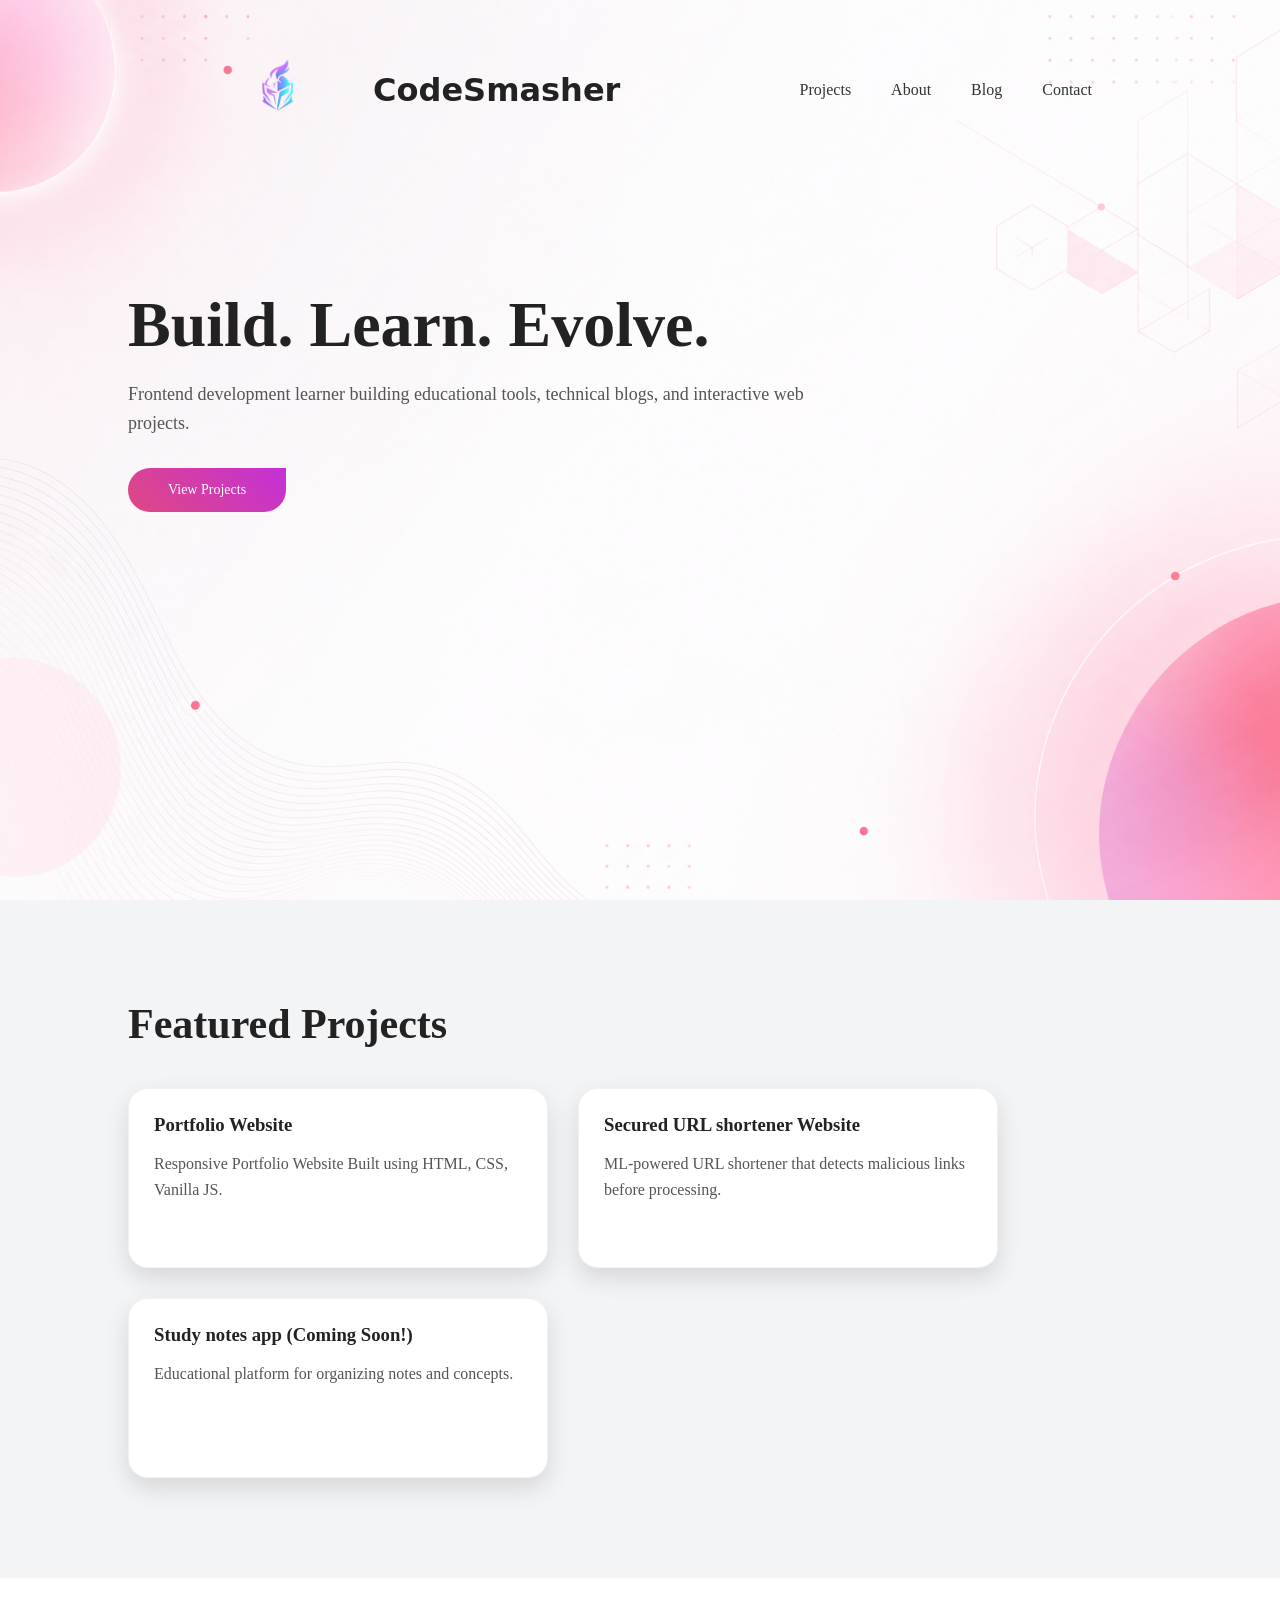
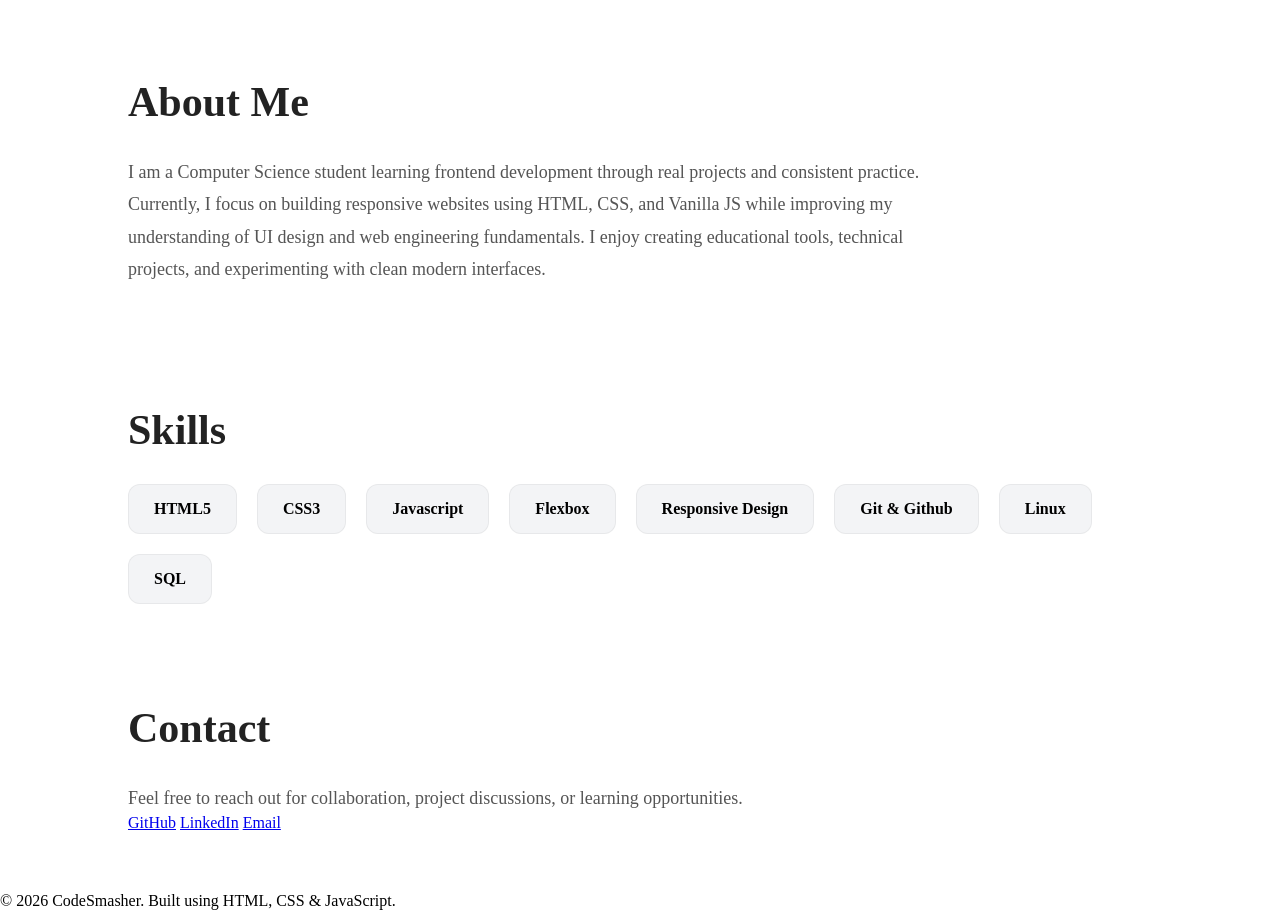
==== index.html @ bc84d371 "Renamed home.html to index.html" ====
<!DOCTYPE html>
<html>
<head>
    <meta charset='utf-8'>
    <meta http-equiv='X-UA-Compatible' content='IE=edge'>
    <title>Portfolio Website</title>
    <meta name='viewport' content='width=device-width, initial-scale=1'>
    <link rel='stylesheet' type='text/css' media='screen' href='css/style.css'>
    <script src='js/main.js'></script>
</head>
<body>
    <div class = "hero">
        <nav>
            <div class="brand">
                <img src = "assets/logo.png" class="logo">
                <h1>CodeSmasher</h1>
            </div>
            <ul>
                <li><a href="#projects">Projects</a></li>
                <li><a href = "#about">About</a></li>
                <li><a href = "#blog">Blog</a></li>
                <li><a href="#contact">Contact</a></li>
            </ul>
        </nav>
        <div class="content">
        <h1>Build. Learn. Evolve.</h1>
        <p>
            Frontend development learner building educational tools,
            technical blogs, and interactive web projects.
        </p>
        <div class="hero-buttons">
            <a href="projects.html" class="project-btn">View Projects</a>
        </div>
        </div>
    </div>

    <section id = "projects" class = "project">
        <h2>Featured Projects</h2>
        <div class="project-container">
            <div class="project-card">
                <h3>Portfolio Website</h3>
                <p>Responsive Portfolio Website Built using HTML, CSS, Vanilla JS.</p>
            </div>
            <div class="project-card">
                <h3>Secured URL shortener Website</h3>
                <p>ML-powered URL shortener that detects malicious links before processing.</p>
            </div>
            <div class="project-card">
                <h3>Study notes app (Coming Soon!)</h3>
                <p>Educational platform for organizing notes and concepts.</p>
            </div>
        </div>
    </section>

    <section  id = "about" class="about">
        <h2>About Me</h2>
        <p>
            I am a Computer Science student learning frontend development 
            through real projects and consistent practice.

            Currently, I focus on building responsive websites using HTML,
            CSS, and Vanilla JS while improving my understanding of UI design
            and web engineering fundamentals.

            I enjoy creating educational tools, technical projects, and 
            experimenting with clean modern interfaces.
        </p>
    </section>

    <section class = "skills">
        <h2>Skills</h2>
        <div class="skills-container">
            <div class="skill-card">HTML5</div>
            <div class="skill-card">CSS3</div>
            <div class="skill-card">Javascript</div>
            <div class="skill-card">Flexbox</div>
            <div class="skill-card">Responsive Design</div>
            <div class="skill-card">Git & Github</div>
            <div class="skill-card">Linux</div>
            <div class="skill-card">SQL</div>
        </div>
    </section>

    <section id="contact" class="contact">
        <h2>Contact</h2>
        <p>
            Feel free to reach out for collaboration,
            project discussions, or learning opportunities.
        </p>
        <div class="contact-links">
            <a href="#">GitHub</a>
            <a href="#">LinkedIn</a>
            <a href="#">Email</a>
        </div>
    </section>

    <footer>
        <p>© 2026 CodeSmasher. Built using HTML, CSS & JavaScript.</p>
    </footer>
</body>
</html>
---- css/style.css ----
*{
    margin:0;
    padding:0;
    box-sizing:border-box;
}

html{
    scroll-behavior: smooth;
}
/* HERO SECTION */

.hero{
    width:100%;
    min-height:100vh;
    background-image:url("../assets/background.png");
    background-position:center;
    background-size:cover;
    padding:10px 10%;
}

/* NAVBAR */

nav{
    display:flex;
    align-items:center;
    justify-content:space-between;
    padding:20px 60px;
}

/* BRAND SECTION */

.brand{
    display:flex;
    align-items:center;
    gap:5px;
}

.logo{
    width: 180px;
}

/* WEBSITE TITLE */

nav h1{
    font-weight:700;
    font-size:32px;
    font-family:system-ui, -apple-system, BlinkMacSystemFont,
    'Segoe UI', Roboto, Oxygen, Ubuntu, Cantarell,
    'Open Sans', 'Helvetica Neue', sans-serif;
    color:#222;
}

/* NAV LINKS */

nav ul{
    display:flex;
    gap:40px;
    list-style:none;
}

nav ul li a{
    text-decoration:none;
    color:#333;
    font-weight:500;
    transition:0.3s;
}

nav ul li a:hover{
    color:#c430d7;
}

/* HERO CONTENT */

.content{
    margin-top:120px;
    max-width:80vh;
}

.content h1{
    font-size:64px;
    line-height:1.1;
    color:#222;
    margin-bottom:20px;
}

.content p{
    font-size:18px;
    line-height:1.6;
    color:#555;
    margin-bottom:30px;
}

/* HERO BUTTONS */

.hero-buttons{
    display:flex;
    gap:20px;
}

/* PROJECT BUTTON */

.project-btn{
    display:inline-block;
    text-decoration:none;
    padding:14px 40px;
    color:#fff;
    background-image:linear-gradient(45deg, #df4881, #c430d7);
    font-size:14px;
    border-radius:30px;
    border-top-right-radius:0;
    transition:0.5s;
}

.project-btn:hover{
    border-top-right-radius:30px;
}

/*Project Section*/
.project{
    padding: 100px 10%;
    background:#f3f4f6;
}
.project-container{
    margin-top:40px;
    display:flex;
    gap:30px;
    flex-wrap: wrap;
}
.project-card{
    background: #fff;
    border-radius: 20px;
    box-shadow: 0 10px 25px rgba(0,0,0,.12);
    padding: 25px;
    border:1px solid rgba(0,0,0,0.05);
    width:420px;
    min-height: 180px;
    transition: .3s;

}
.project-card h3{
    color: #222;
    margin-bottom: 15px;
}
.project-card p{
    color:#555;
    line-height: 1.6;
}
.project-card:hover{
    transform:translateY(-10px);
    box-shadow:0 16px 35px rgba(0,0,0,0.16);
}

/*SKILL SECTION*/

.about{
    padding:100px 10% 60px;
}

.skills{
    padding:60px 10% 40px;
}
/*Heading style in sections*/
section h2{
    font-size:42px;
    color:#222;
    margin-bottom:30px;
}

.skills-container{
    display:flex;
    flex-wrap:wrap;
    gap:20px;
    margin-top: 30px;
}

.skill-card{
    padding:15px 25px;
    background:#f3f4f6;
    border-radius:12px;
    font-weight:600;
    transition:0.3s;
    border:1px solid rgba(0,0,0,0.05);
}

.skill-card:hover{
    transform:translateY(-5px);
    background:linear-gradient(45deg,#df4881,#c430d7);
    color:white;
}

.about p, .contact p{
    max-width: 800px;
    line-height: 1.8;
    color: #555;
    margin-top:20px;
    font-size:18px;
}

/*CONTACT SECTION*/

.contact{
    padding:60px 10%;
}
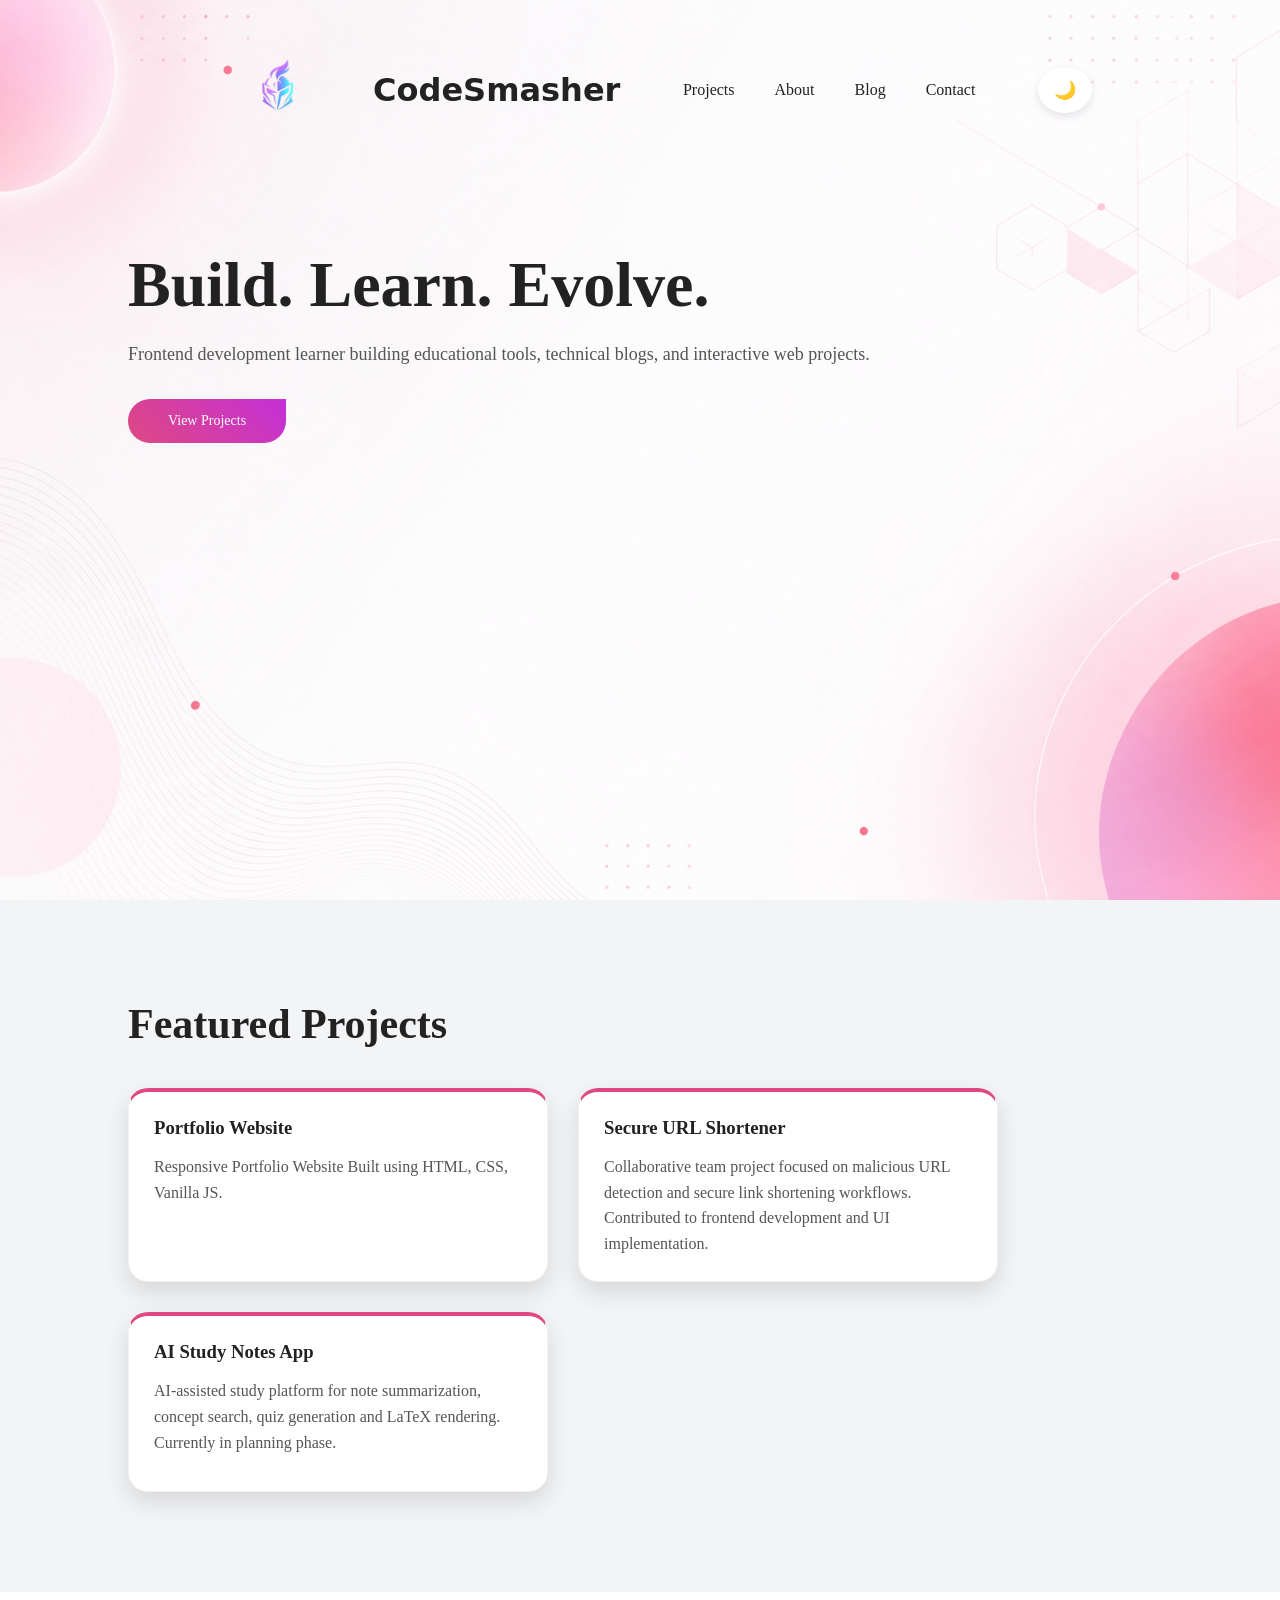
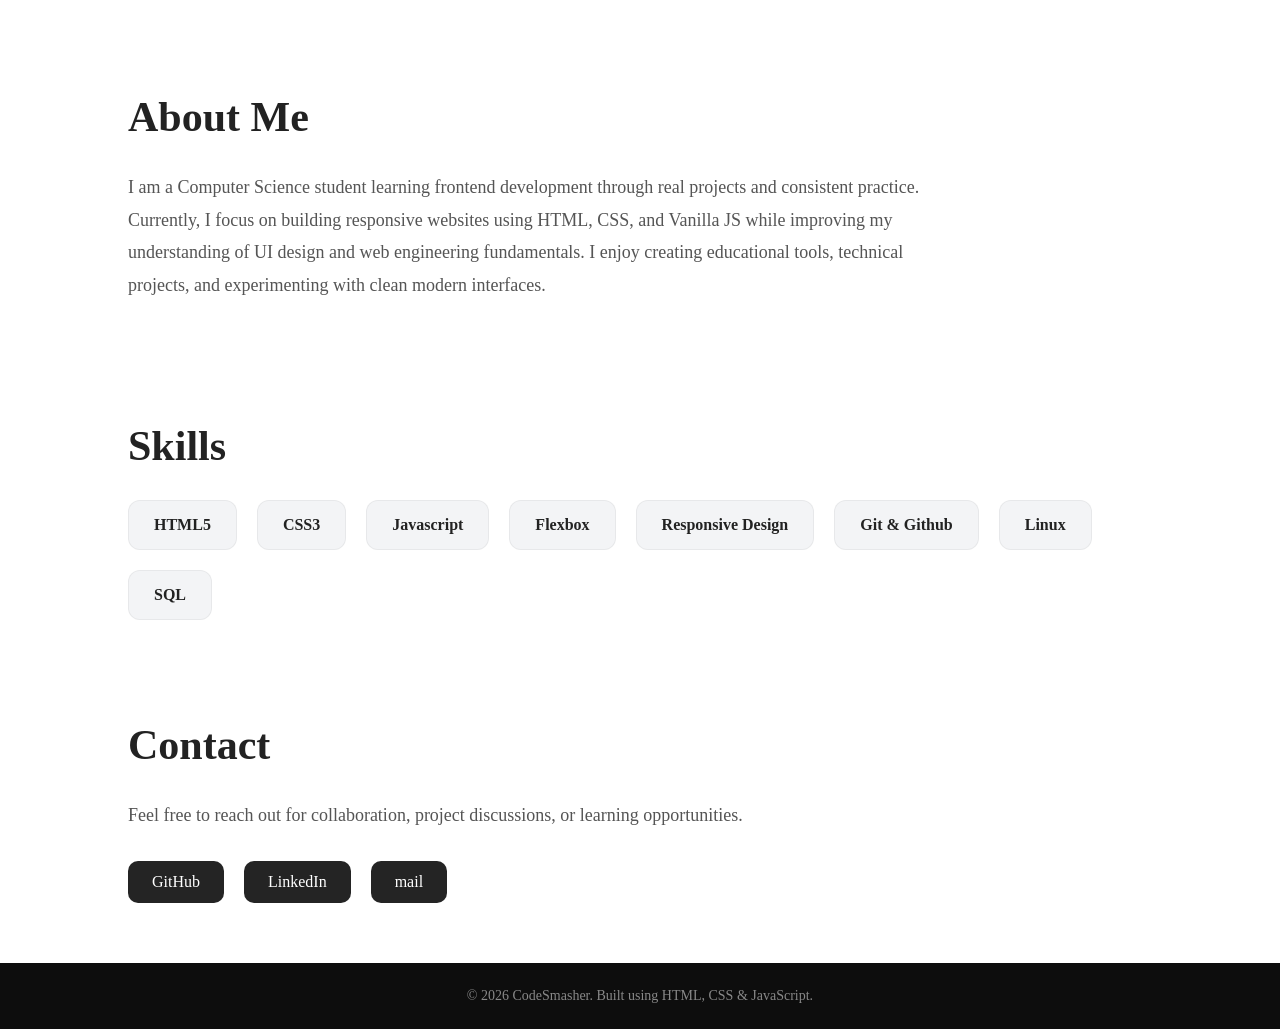
==== commit 1833056e: "Added project links to redirect to github repo while clicking project cards" ====
--- a/index.html
+++ b/index.html
@@ -1,73 +1,89 @@
 <!DOCTYPE html>
 <html>
+
 <head>
     <meta charset='utf-8'>
     <meta http-equiv='X-UA-Compatible' content='IE=edge'>
     <title>Portfolio Website</title>
     <meta name='viewport' content='width=device-width, initial-scale=1'>
     <link rel='stylesheet' type='text/css' media='screen' href='css/style.css'>
-    <script src='js/main.js'></script>
 </head>
+
 <body>
-    <div class = "hero">
+    <div class="hero">
         <nav>
             <div class="brand">
-                <img src = "assets/logo.png" class="logo">
+                <img src="assets/logo.png" class="logo">
                 <h1>CodeSmasher</h1>
             </div>
             <ul>
                 <li><a href="#projects">Projects</a></li>
-                <li><a href = "#about">About</a></li>
-                <li><a href = "#blog">Blog</a></li>
+                <li><a href="#about">About</a></li>
+                <li><a href="#blog">Blog</a></li>
                 <li><a href="#contact">Contact</a></li>
             </ul>
+            <button id="theme-toggle" class="theme-btn">
+                🌙
+            </button>
         </nav>
         <div class="content">
-        <h1>Build. Learn. Evolve.</h1>
-        <p>
-            Frontend development learner building educational tools,
-            technical blogs, and interactive web projects.
-        </p>
-        <div class="hero-buttons">
-            <a href="projects.html" class="project-btn">View Projects</a>
-        </div>
+            <h1>Build. Learn. Evolve.</h1>
+            <p>
+                Frontend development learner building educational tools,
+                technical blogs, and interactive web projects.
+            </p>
+            <div class="hero-buttons">
+                <a href="projects.html" class="project-btn">View Projects</a>
+            </div>
         </div>
     </div>
 
-    <section id = "projects" class = "project">
+    <section id="projects" class="project">
         <h2>Featured Projects</h2>
         <div class="project-container">
-            <div class="project-card">
+            <a class="project-card" href="https://github.com/KJayasuriya/portfolio-site">
                 <h3>Portfolio Website</h3>
                 <p>Responsive Portfolio Website Built using HTML, CSS, Vanilla JS.</p>
-            </div>
-            <div class="project-card">
-                <h3>Secured URL shortener Website</h3>
-                <p>ML-powered URL shortener that detects malicious links before processing.</p>
-            </div>
-            <div class="project-card">
-                <h3>Study notes app (Coming Soon!)</h3>
-                <p>Educational platform for organizing notes and concepts.</p>
+            </a>
+            <a class="project-card" href="https://github.com/Guna3975/Secure-URL-Shortner" target="_blank">
+                <h3>Secure URL Shortener</h3>
+                <p>
+                    Collaborative team project focused on
+                    malicious URL detection and secure
+                    link shortening workflows.
+
+                    Contributed to frontend development
+                    and UI implementation.
+                </p>
+            </a>
+            <div class="project-card upcoming">
+                <h3>AI Study Notes App</h3>
+                <p>
+                    AI-assisted study platform for note
+                    summarization, concept search,
+                    quiz generation and LaTeX rendering.
+                    Currently in planning phase.
+                </p>
             </div>
         </div>
     </section>
 
-    <section  id = "about" class="about">
+    <section id="about" class="about">
         <h2>About Me</h2>
         <p>
-            I am a Computer Science student learning frontend development 
+            I am a Computer Science student learning frontend development
             through real projects and consistent practice.
 
             Currently, I focus on building responsive websites using HTML,
             CSS, and Vanilla JS while improving my understanding of UI design
             and web engineering fundamentals.
 
-            I enjoy creating educational tools, technical projects, and 
+            I enjoy creating educational tools, technical projects, and
             experimenting with clean modern interfaces.
         </p>
     </section>
 
-    <section class = "skills">
+    <section class="skills">
         <h2>Skills</h2>
         <div class="skills-container">
             <div class="skill-card">HTML5</div>
@@ -88,14 +104,18 @@
             project discussions, or learning opportunities.
         </p>
         <div class="contact-links">
-            <a href="#">GitHub</a>
+            <a href="https://github.com/KJayasuriya">GitHub</a>
             <a href="#">LinkedIn</a>
-            <a href="#">Email</a>
+            <a href="mailto:jayasuriya240061@gmail.com">mail</a>
         </div>
     </section>
+
 
     <footer>
         <p>© 2026 CodeSmasher. Built using HTML, CSS & JavaScript.</p>
     </footer>
+    <script src='js/main.js'></script>
+
 </body>
+
 </html>
--- a/css/style.css
+++ b/css/style.css
@@ -1,203 +1,382 @@
-*{
-    margin:0;
-    padding:0;
-    box-sizing:border-box;
-}
-
-html{
+/* =========================   GLOBAL RESET========================= */
+:root {
+    /* COLORS */
+    --bg-main: #ffffff;
+    --bg-section: #f3f4f6;
+    --bg-card: #ffffff;
+    --text-primary: #222;
+    --text-secondary: #555;
+    --text-light: #f5f5f5;
+    --accent-pink: #df4881;
+    --accent-purple: #c430d7;
+    --border-light: rgba(0, 0, 0, 0.05);
+    /* DARK MODE COLORS */
+    --dark-bg: #121212;
+    --dark-section: #1a1a1a;
+    --dark-card: #242424;
+    /* SHADOWS */
+    --shadow-soft: 0 10px 25px rgba(0, 0, 0, .12);
+    --shadow-hover: 0 16px 35px rgba(0, 0, 0, .16);
+    --shadow-glow: 0 16px 35px rgba(0, 0, 0, .35), 0 0 18px rgba(223, 72, 129, .18);
+    /* RADIUS */
+    --radius-large: 20px;
+    --radius-medium: 12px;
+    --radius-pill: 30px;
+    /* TRANSITIONS */
+    --transition-fast: .3s;
+    --transition-slow: .5s;
+    /* GRADIENT */
+    --primary-gradient: linear-gradient(45deg, var(--accent-pink), var(--accent-purple));
+}
+
+/* =========================   DARK MODE VARIABLES========================= */
+.dark-mode {
+    --bg-main: #121212;
+    --bg-section: #1a1a1a;
+    --bg-card: #242424;
+    --text-primary: #ffffff;
+    --text-secondary: #d0d0d0;
+    --border-light: rgba(255, 255, 255, 0.06);
+    background: var(--bg-main);
+    color: var(--text-primary);
+}
+
+/* =========================   RESET========================= */
+* {
+    margin: 0;
+    padding: 0;
+    box-sizing: border-box;
+}
+
+html {
     scroll-behavior: smooth;
 }
-/* HERO SECTION */
-
-.hero{
-    width:100%;
-    min-height:100vh;
-    background-image:url("../assets/background.png");
-    background-position:center;
-    background-size:cover;
-    padding:10px 10%;
-}
-
-/* NAVBAR */
-
-nav{
-    display:flex;
-    align-items:center;
-    justify-content:space-between;
-    padding:20px 60px;
-}
-
-/* BRAND SECTION */
-
-.brand{
-    display:flex;
-    align-items:center;
-    gap:5px;
-}
-
-.logo{
+
+body {
+    background: var(--bg-main);
+    color: var(--text-primary);
+    transition: background var(--transition-fast), color var(--transition-fast);
+}
+
+/* =========================   GLOBAL TRANSITIONS========================= */
+.project-card,
+.skill-card,
+section,
+nav a,
+.theme-btn,
+.contact-links a {
+    transition: var(--transition-fast);
+}
+
+/* =========================   HERO SECTION========================= */
+.hero {
+    width: 100%;
+    min-height: 100vh;
+    background-image: url("../assets/background.png");
+    background-position: center;
+    background-size: cover;
+    padding: 10px 10%;
+}
+
+.dark-mode .hero {
+    background-image: url("../assets/background-dark.png");
+    background-position: center;
+    background-size: cover;
+}
+
+/* =========================   NAVBAR========================= */
+nav {
+    display: flex;
+    align-items: center;
+    justify-content: space-between;
+    padding: 20px 60px;
+}
+
+/* =========================   BRAND========================= */
+.brand {
+    display: flex;
+    align-items: center;
+    gap: 5px;
+}
+
+.logo {
     width: 180px;
 }
 
-/* WEBSITE TITLE */
-
-nav h1{
-    font-weight:700;
-    font-size:32px;
-    font-family:system-ui, -apple-system, BlinkMacSystemFont,
-    'Segoe UI', Roboto, Oxygen, Ubuntu, Cantarell,
-    'Open Sans', 'Helvetica Neue', sans-serif;
-    color:#222;
-}
-
-/* NAV LINKS */
-
-nav ul{
-    display:flex;
-    gap:40px;
-    list-style:none;
-}
-
-nav ul li a{
-    text-decoration:none;
-    color:#333;
-    font-weight:500;
-    transition:0.3s;
-}
-
-nav ul li a:hover{
-    color:#c430d7;
-}
-
-/* HERO CONTENT */
-
-.content{
-    margin-top:120px;
-    max-width:80vh;
-}
-
-.content h1{
-    font-size:64px;
-    line-height:1.1;
-    color:#222;
-    margin-bottom:20px;
-}
-
-.content p{
-    font-size:18px;
-    line-height:1.6;
-    color:#555;
-    margin-bottom:30px;
-}
-
-/* HERO BUTTONS */
-
-.hero-buttons{
-    display:flex;
-    gap:20px;
-}
-
-/* PROJECT BUTTON */
-
-.project-btn{
-    display:inline-block;
-    text-decoration:none;
-    padding:14px 40px;
-    color:#fff;
-    background-image:linear-gradient(45deg, #df4881, #c430d7);
-    font-size:14px;
-    border-radius:30px;
-    border-top-right-radius:0;
-    transition:0.5s;
-}
-
-.project-btn:hover{
-    border-top-right-radius:30px;
-}
-
-/*Project Section*/
-.project{
+/* =========================   WEBSITE TITLE========================= */
+nav h1 {
+    font-size: 32px;
+    font-weight: 700;
+    font-family: system-ui, -apple-system, BlinkMacSystemFont, 'Segoe UI', Roboto, Oxygen, Ubuntu, Cantarell, 'Open Sans', 'Helvetica Neue', sans-serif;
+    color: var(--text-primary);
+}
+
+/* =========================   NAV LINKS========================= */
+nav ul {
+    display: flex;
+    gap: 40px;
+    list-style: none;
+}
+
+nav ul li a {
+    text-decoration: none;
+    color: var(--text-primary);
+    font-weight: 500;
+    transition: var(--transition-fast);
+}
+
+nav ul li a:hover {
+    color: var(--accent-purple);
+}
+
+/* =========================   THEME BUTTON========================= */
+.theme-btn {
+    border: none;
+    background: var(--bg-card);
+    border-radius: 50%;
+    cursor: pointer;
+    padding: 12px 16px;
+    font-size: 18px;
+    box-shadow: 0 4px 10px rgba(0, 0, 0, .1);
+}
+
+.theme-btn:hover {
+    transform: scale(1.1);
+}
+
+.dark-mode .theme-btn {
+    background: var(--dark-card);
+    color: white;
+}
+
+/* =========================   HERO CONTENT========================= */
+.content {
+    margin-top: 80px;
+    max-width: 80%;
+}
+
+.content h1 {
+    font-size: 64px;
+    line-height: 1.1;
+    color: var(--text-primary);
+    margin-bottom: 20px;
+}
+
+.content p {
+    font-size: 18px;
+    line-height: 1.6;
+    color: var(--text-secondary);
+    margin-bottom: 30px;
+}
+
+/* =========================   HERO BUTTONS========================= */
+.hero-buttons {
+    display: flex;
+    gap: 20px;
+}
+
+/* =========================   PROJECT BUTTON========================= */
+.project-btn {
+    display: inline-block;
+    text-decoration: none;
+    padding: 14px 40px;
+    color: white;
+    background-image: var(--primary-gradient);
+    font-size: 14px;
+    border-radius: var(--radius-pill);
+    border-top-right-radius: 0;
+    transition: var(--transition-slow);
+}
+
+.project-btn:hover {
+    border-top-right-radius: var(--radius-pill);
+}
+
+/* =========================   COMMON SECTION========================= */
+.section {
+    padding: 80px 10%;
+}
+
+/* =========================   SECTION HEADINGS========================= */
+section h2 {
+    font-size: 42px;
+    color: var(--text-primary);
+    margin-bottom: 30px;
+}
+
+/* =========================   PROJECT SECTION========================= */
+.project {
     padding: 100px 10%;
-    background:#f3f4f6;
-}
-.project-container{
-    margin-top:40px;
-    display:flex;
-    gap:30px;
+    background: var(--bg-section);
+}
+
+.project-container {
+    margin-top: 40px;
+    display: flex;
+    gap: 30px;
     flex-wrap: wrap;
 }
-.project-card{
-    background: #fff;
-    border-radius: 20px;
-    box-shadow: 0 10px 25px rgba(0,0,0,.12);
+
+/* =========================   PROJECT CARD========================= */
+.project-card {
+    background: var(--bg-card);
+    border-radius: var(--radius-large);
+    box-shadow: var(--shadow-soft);
     padding: 25px;
-    border:1px solid rgba(0,0,0,0.05);
-    width:420px;
+    border: 1px solid var(--border-light);
+    width: 420px;
     min-height: 180px;
-    transition: .3s;
-
-}
-.project-card h3{
-    color: #222;
+    transition: var(--transition-fast);
+}
+
+.project-card h3 {
+    color: var(--text-primary);
     margin-bottom: 15px;
 }
-.project-card p{
-    color:#555;
+
+.project-card p {
+    color: var(--text-secondary);
     line-height: 1.6;
 }
-.project-card:hover{
-    transform:translateY(-10px);
-    box-shadow:0 16px 35px rgba(0,0,0,0.16);
-}
-
-/*SKILL SECTION*/
-
-.about{
-    padding:100px 10% 60px;
-}
-
-.skills{
-    padding:60px 10% 40px;
-}
-/*Heading style in sections*/
-section h2{
-    font-size:42px;
-    color:#222;
-    margin-bottom:30px;
-}
-
-.skills-container{
-    display:flex;
-    flex-wrap:wrap;
-    gap:20px;
+
+.project-card:hover {
+    transform: translateY(-10px);
+    box-shadow: var(--shadow-hover);
+}
+
+.dark-mode .project-card:hover {
+    box-shadow: var(--shadow-glow);
+}
+
+.project-card {
+    text-decoration: none;
+    cursor: pointer;
+}
+
+.project-card {
+    border-top: 4px solid var(--accent-pink);
+}
+
+/* =========================   ABOUT SECTION========================= */
+.about {
+    padding: 100px 10% 60px;
+}
+
+/* =========================   SKILLS SECTION========================= */
+.skills {
+    padding: 60px 10% 40px;
+}
+
+.skills-container {
+    display: flex;
+    flex-wrap: wrap;
+    gap: 20px;
     margin-top: 30px;
 }
 
-.skill-card{
-    padding:15px 25px;
-    background:#f3f4f6;
-    border-radius:12px;
-    font-weight:600;
-    transition:0.3s;
-    border:1px solid rgba(0,0,0,0.05);
-}
-
-.skill-card:hover{
-    transform:translateY(-5px);
-    background:linear-gradient(45deg,#df4881,#c430d7);
-    color:white;
-}
-
-.about p, .contact p{
+/* =========================   SKILL CARD========================= */
+.skill-card {
+    padding: 15px 25px;
+    background: var(--bg-section);
+    border-radius: var(--radius-medium);
+    font-weight: 600;
+    border: 1px solid var(--border-light);
+    transition: var(--transition-fast);
+}
+
+.skill-card:hover {
+    transform: translateY(-5px);
+    background: var(--primary-gradient);
+    color: white;
+}
+
+.dark-mode .skill-card {
+    box-shadow: 0 10px 25px rgba(223, 72, 129, .25);
+}
+
+/* =========================   ABOUT & CONTACT TEXT========================= */
+.about p,
+.contact p {
     max-width: 800px;
     line-height: 1.8;
-    color: #555;
-    margin-top:20px;
-    font-size:18px;
-}
-
-/*CONTACT SECTION*/
-
-.contact{
-    padding:60px 10%;
-}
+    color: var(--text-secondary);
+    margin-top: 20px;
+    font-size: 18px;
+}
+
+/* =========================   CONTACT SECTION========================= */
+.contact {
+    padding: 60px 10%;
+}
+
+.contact-links {
+    display: flex;
+    gap: 20px;
+    margin-top: 30px;
+    flex-wrap: wrap;
+}
+
+/* =========================   CONTACT BUTTONS========================= */
+.contact-links a {
+    text-decoration: none;
+    color: white;
+    background: var(--dark-card);
+    padding: 12px 24px;
+    border-radius: 10px;
+    transition: var(--transition-fast);
+}
+
+.contact-links a:hover {
+    background: var(--primary-gradient);
+    transform: translateY(-4px);
+}
+
+/* =========================   FOOTER========================= */
+footer {
+    text-align: center;
+    padding: 25px;
+    background: #0d0d0d;
+    color: #888;
+    font-size: 14px;
+}
+
+/* =========================   SECTION DIVIDERS========================= */
+.about,
+.skills,
+.contact {
+    border-top: 1px solid rgba(255, 255, 255, 0.05);
+}
+
+/* =========================   MOBILE RESPONSIVE========================= */
+@media(max-width:768px) {
+    nav {
+        flex-direction: column;
+        gap: 20px;
+    }
+
+    .content {
+        max-width: 100%;
+    }
+
+    .content h1 {
+        font-size: 48px;
+    }
+
+    .project-container {
+        flex-direction: column;
+    }
+
+    .project-card {
+        width: 100%;
+    }
+
+    nav ul {
+        gap: 20px;
+        flex-wrap: wrap;
+        justify-content: center;
+    }
+
+    .contact-links {
+        flex-direction: column;
+    }
+}
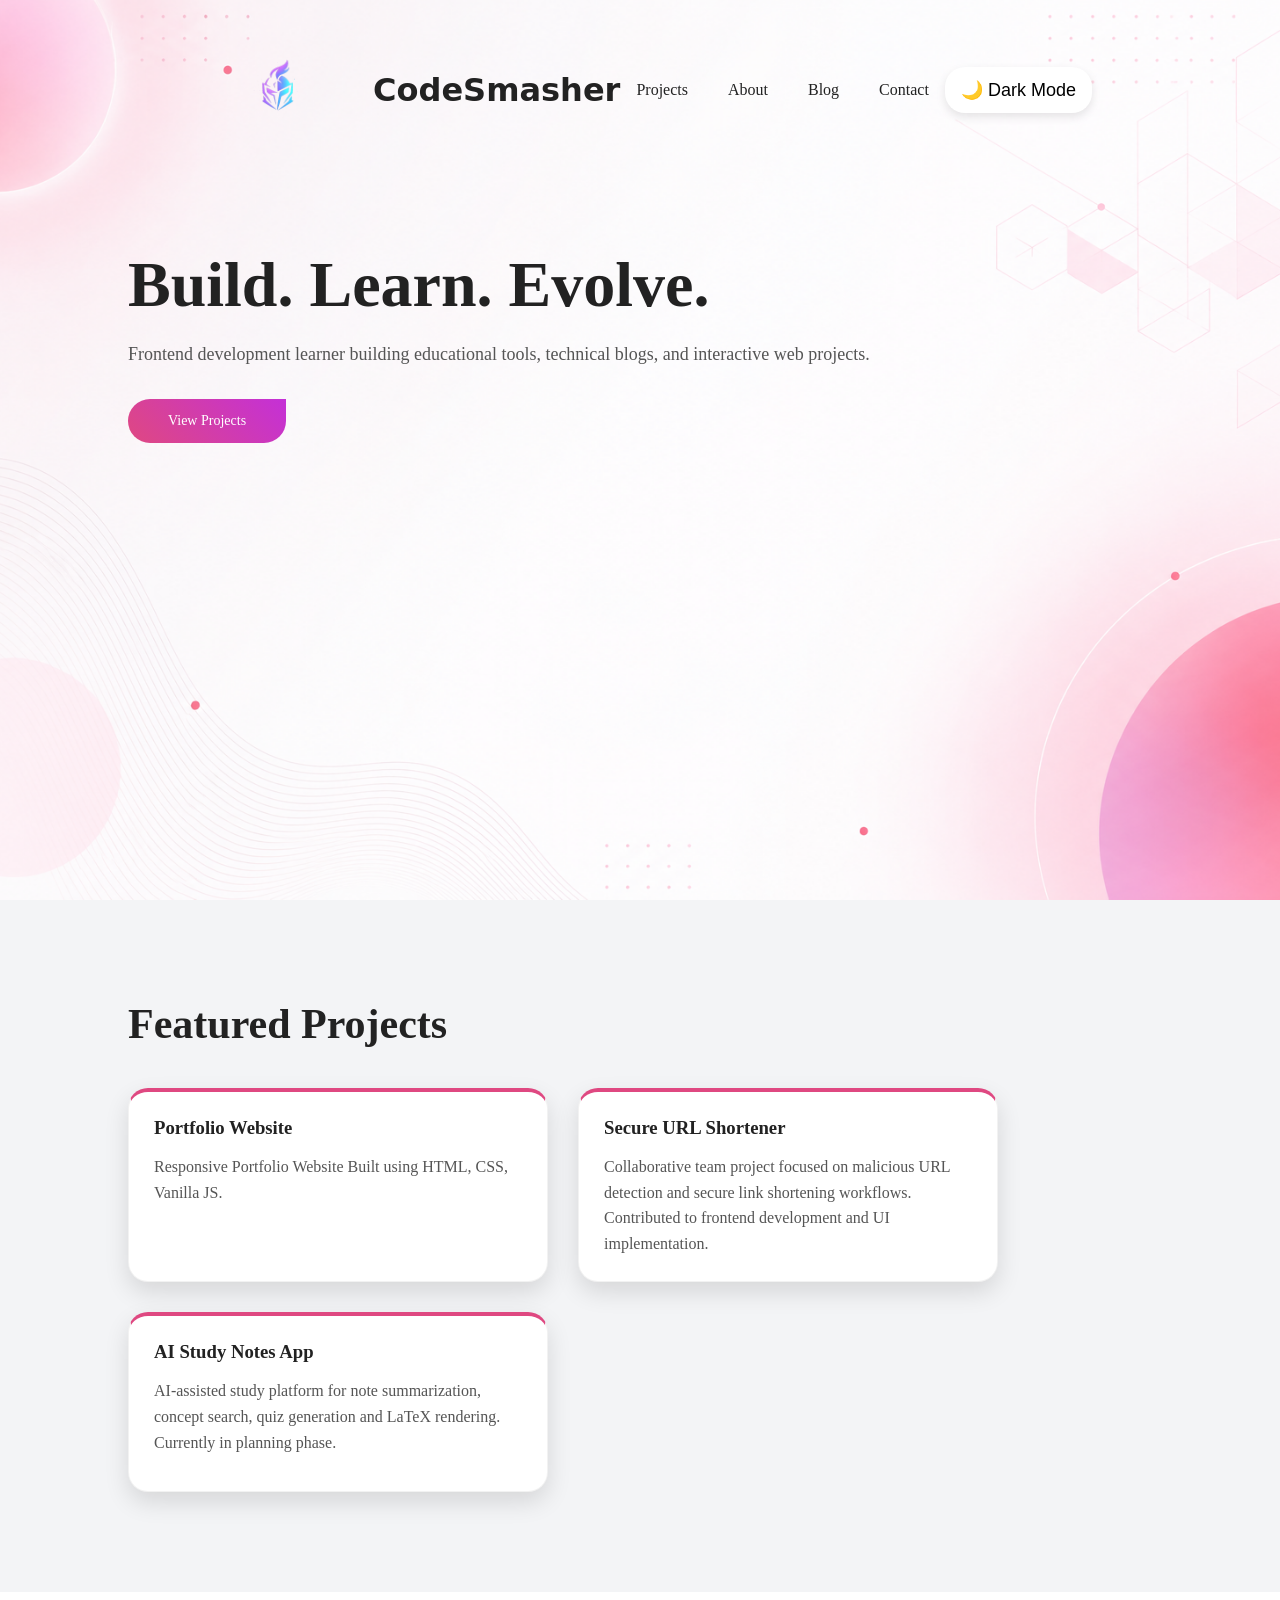
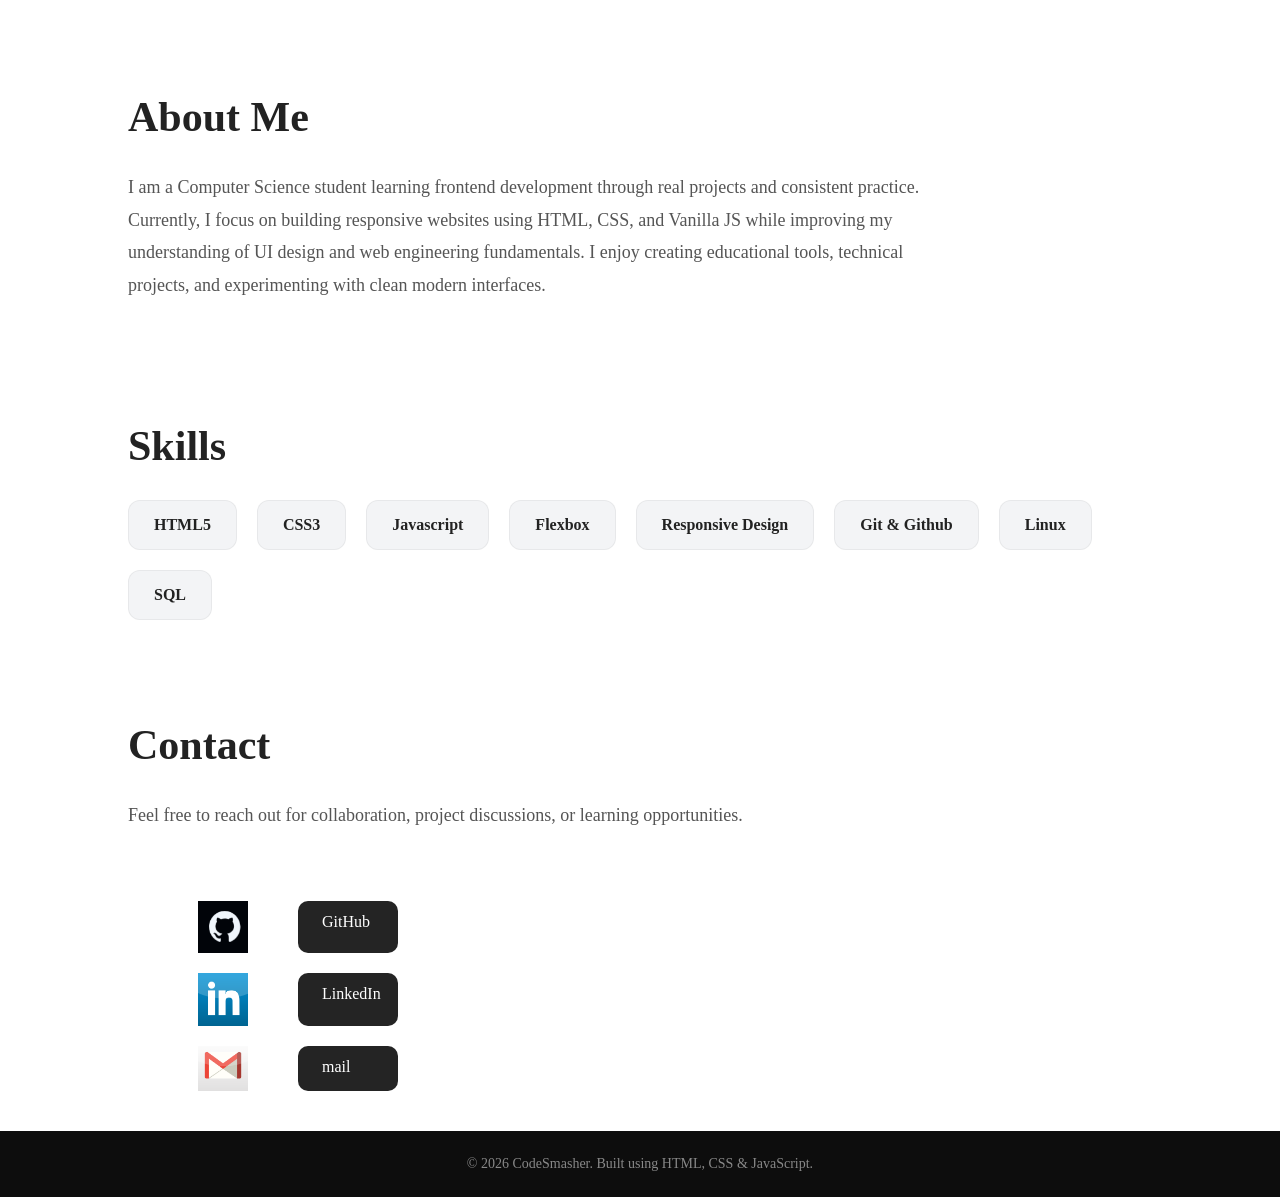
==== commit 4838aafd: "Added logos" ====
--- a/index.html
+++ b/index.html
@@ -23,7 +23,7 @@
                 <li><a href="#contact">Contact</a></li>
             </ul>
             <button id="theme-toggle" class="theme-btn">
-                🌙
+                🌙 Dark Mode
             </button>
         </nav>
         <div class="content">
@@ -104,9 +104,12 @@
             project discussions, or learning opportunities.
         </p>
         <div class="contact-links">
-            <a href="https://github.com/KJayasuriya">GitHub</a>
-            <a href="#">LinkedIn</a>
-            <a href="mailto:jayasuriya240061@gmail.com">mail</a>
+            <img src="assets/github-logo.png" style="width: 50px;" class="contact-card">
+            <a href="https://github.com/KJayasuriya" class="contact-card">GitHub</a>
+            <img src="assets/linkedin-logo.png" style="width: 50px;" class="contact-card">
+            <a href="#" class="contact-card">LinkedIn</a>
+            <img src="assets/gmail-logo.png" style="width: 50px;" class="contact-card">
+            <a href="mailto:jayasuriya240061@gmail.com" class="contact-card">mail</a>
         </div>
     </section>
 
--- a/css/style.css
+++ b/css/style.css
@@ -1,4 +1,4 @@
-/* =========================   GLOBAL RESET========================= */
+/* ========================= VARIABLE INITIALISATION ========================= */
 :root {
     /* COLORS */
     --bg-main: #ffffff;
@@ -133,7 +133,7 @@
 .theme-btn {
     border: none;
     background: var(--bg-card);
-    border-radius: 50%;
+    border-radius: 20px;
     cursor: pointer;
     padding: 12px 16px;
     font-size: 18px;
@@ -147,6 +147,7 @@
 .dark-mode .theme-btn {
     background: var(--dark-card);
     color: white;
+    box-shadow: 0 4px 10px rgba(223, 72, 129, .25);
 }
 
 /* =========================   HERO CONTENT========================= */
@@ -169,13 +170,13 @@
     margin-bottom: 30px;
 }
 
-/* =========================   HERO BUTTONS========================= */
+/* =========================   HERO BUTTONS  ========================= */
 .hero-buttons {
     display: flex;
     gap: 20px;
 }
 
-/* =========================   PROJECT BUTTON========================= */
+/* =========================   PROJECT BUTTON ========================= */
 .project-btn {
     display: inline-block;
     text-decoration: none;
@@ -310,10 +311,12 @@
 }
 
 .contact-links {
-    display: flex;
+    margin: 70px;
+    display: grid;
+    height: 100px;
     gap: 20px;
-    margin-top: 30px;
-    flex-wrap: wrap;
+    grid-template-columns: 80px 100px;
+    grid-template-rows: .5fr .5fr .5fr;
 }
 
 /* =========================   CONTACT BUTTONS========================= */
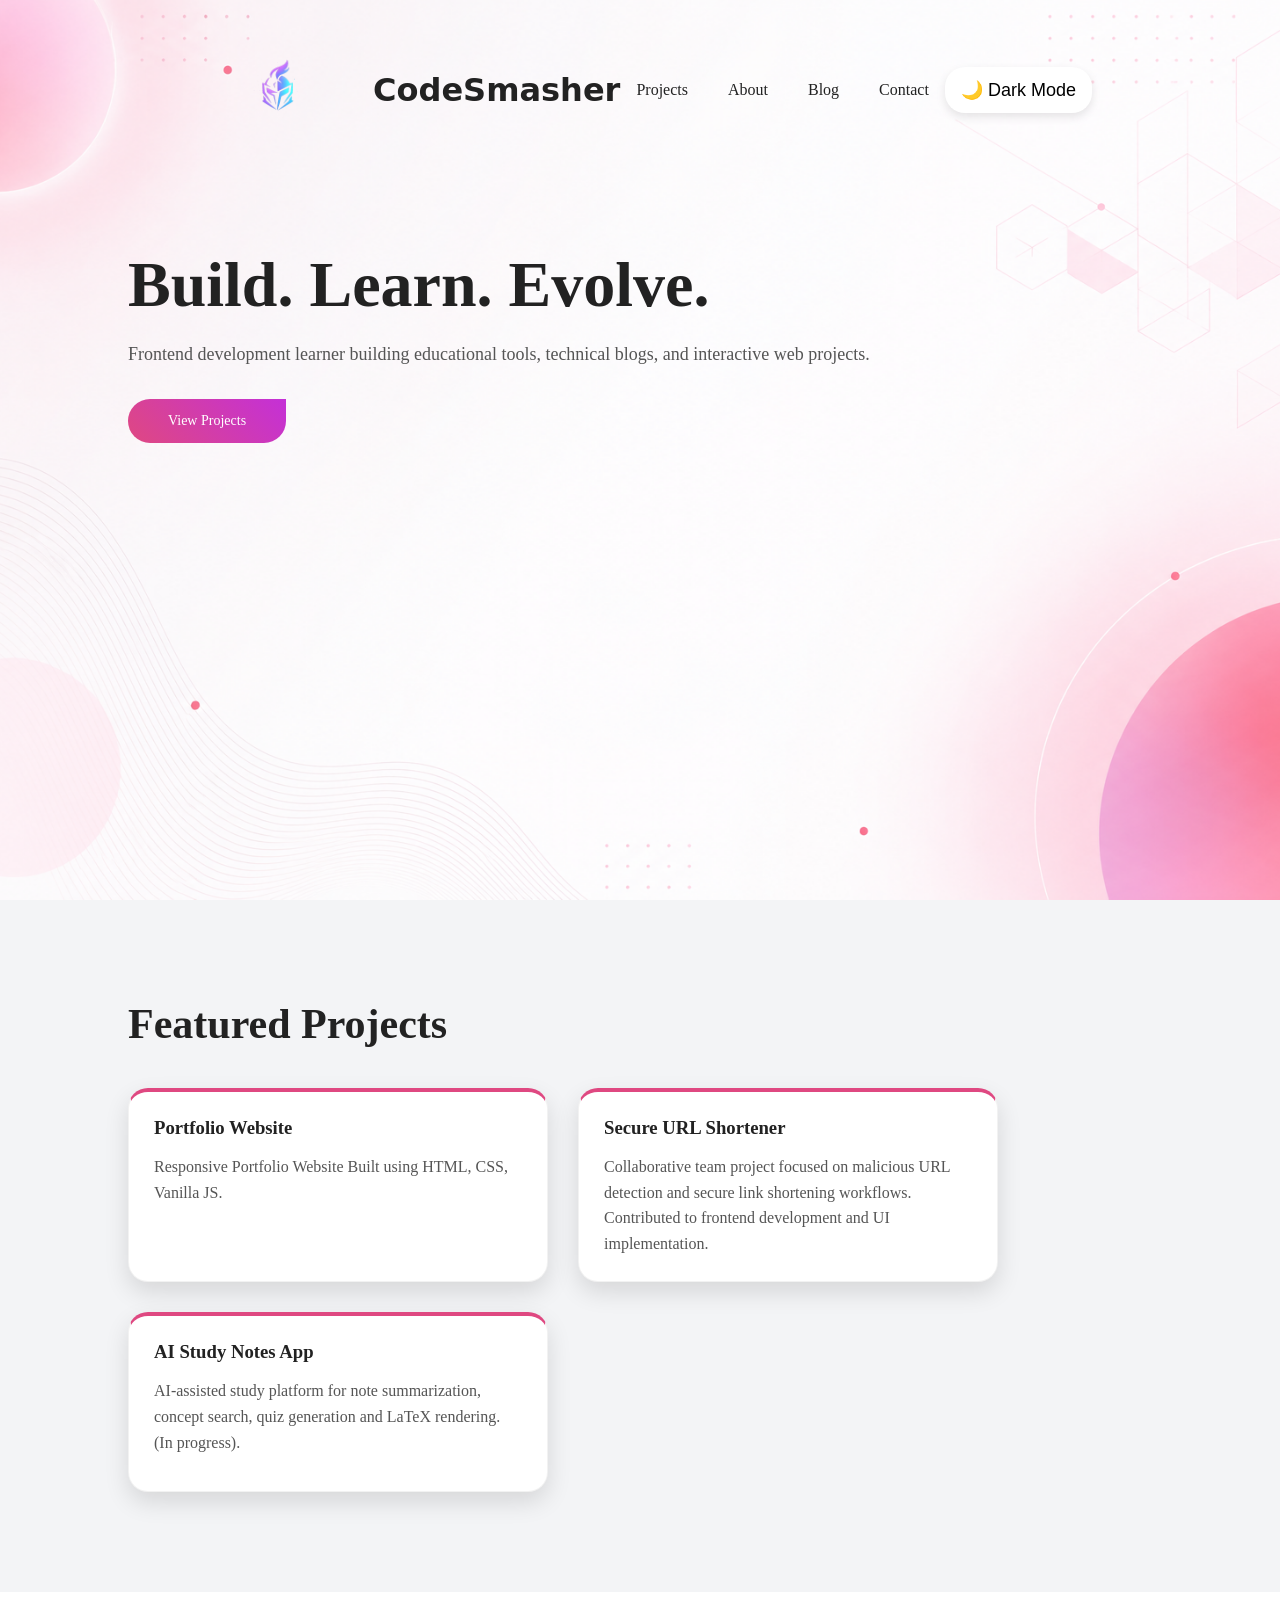
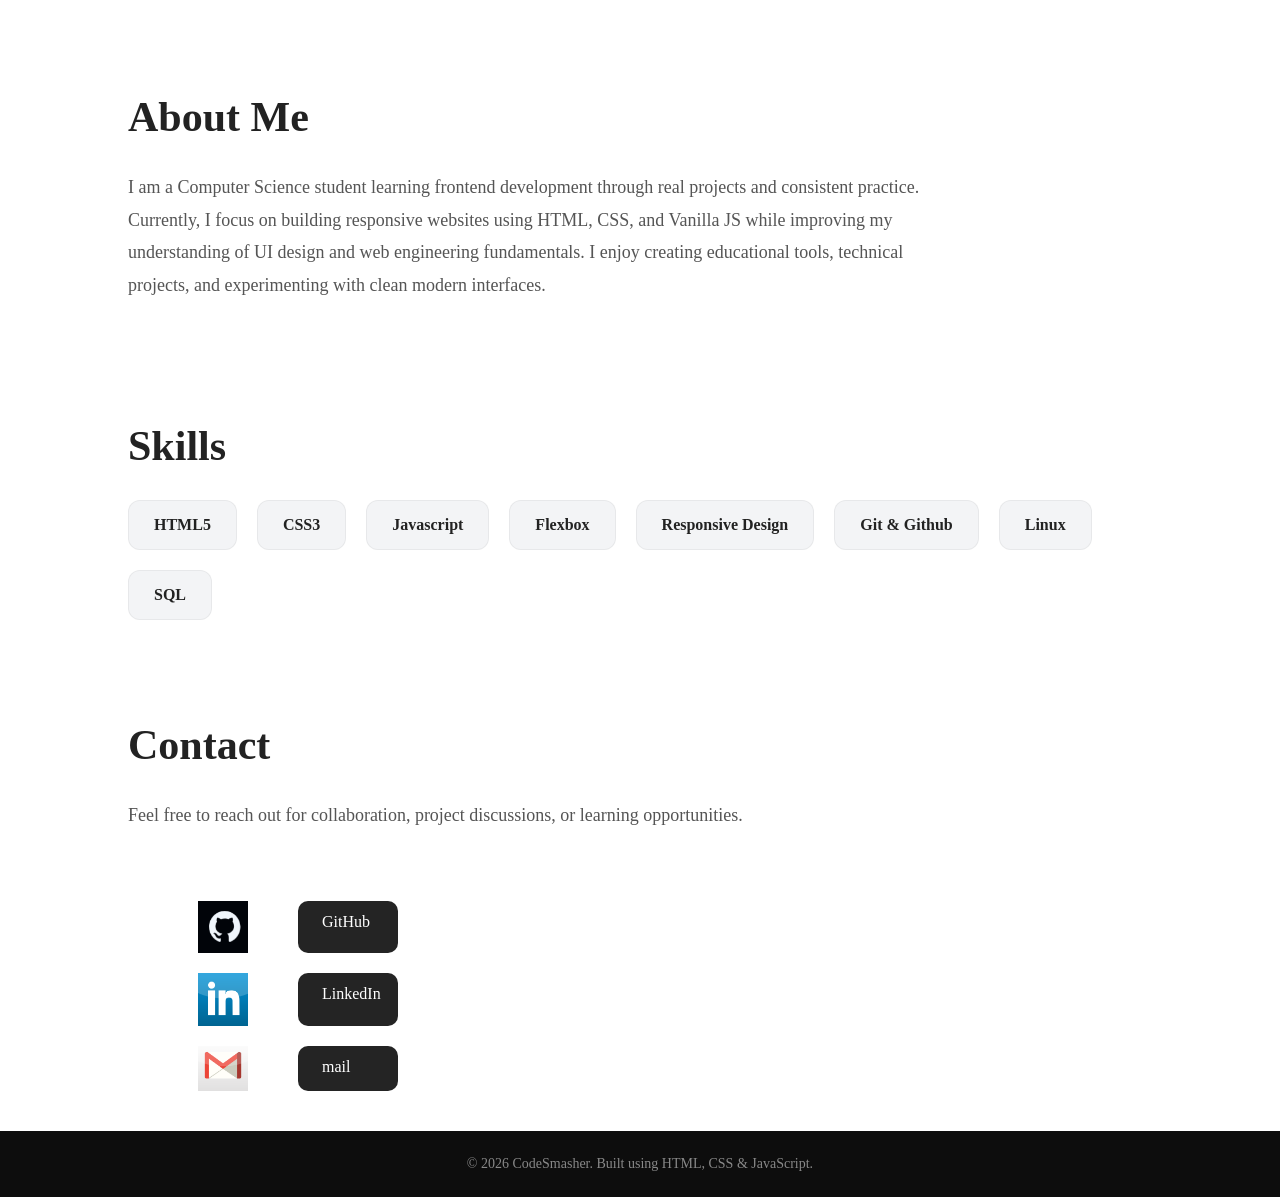
==== commit 243a3811: "Updated info. for study notes app" ====
--- a/index.html
+++ b/index.html
@@ -62,7 +62,7 @@
                     AI-assisted study platform for note
                     summarization, concept search,
                     quiz generation and LaTeX rendering.
-                    Currently in planning phase.
+                    (In progress).
                 </p>
             </div>
         </div>
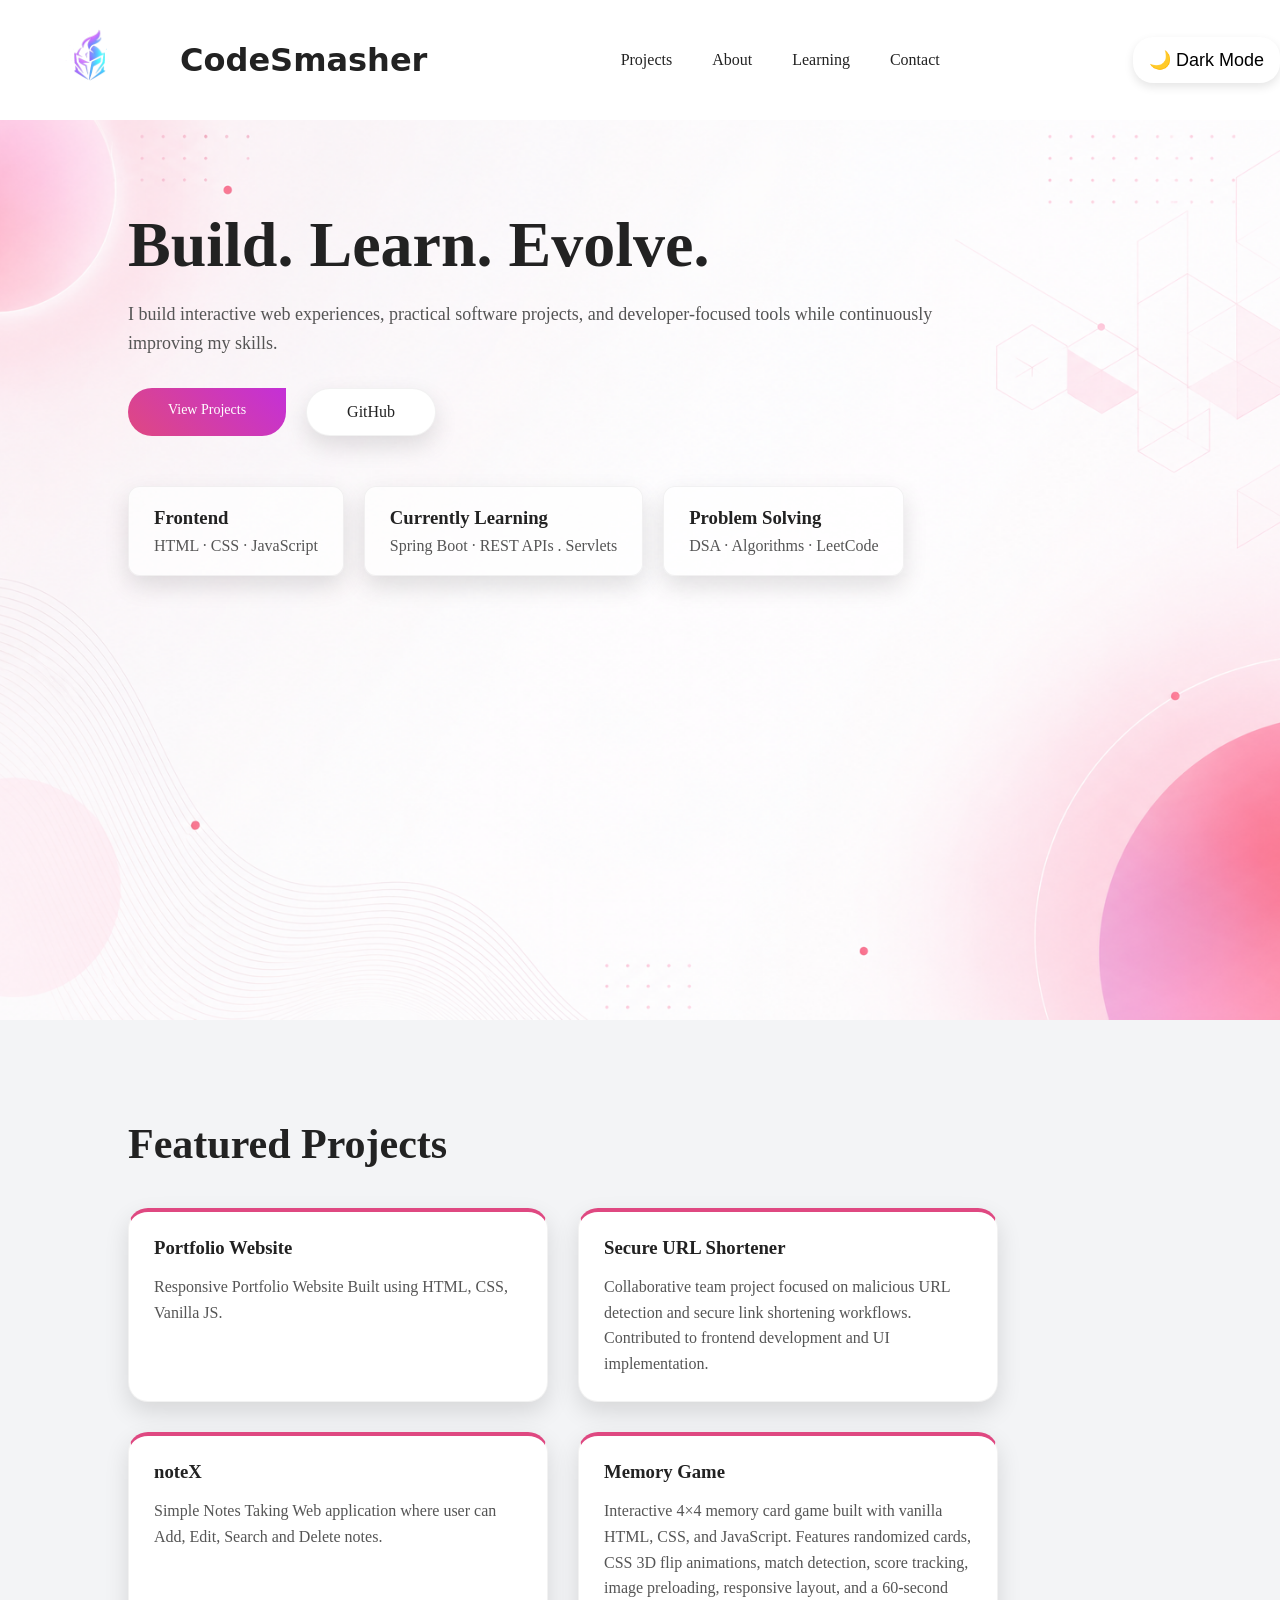
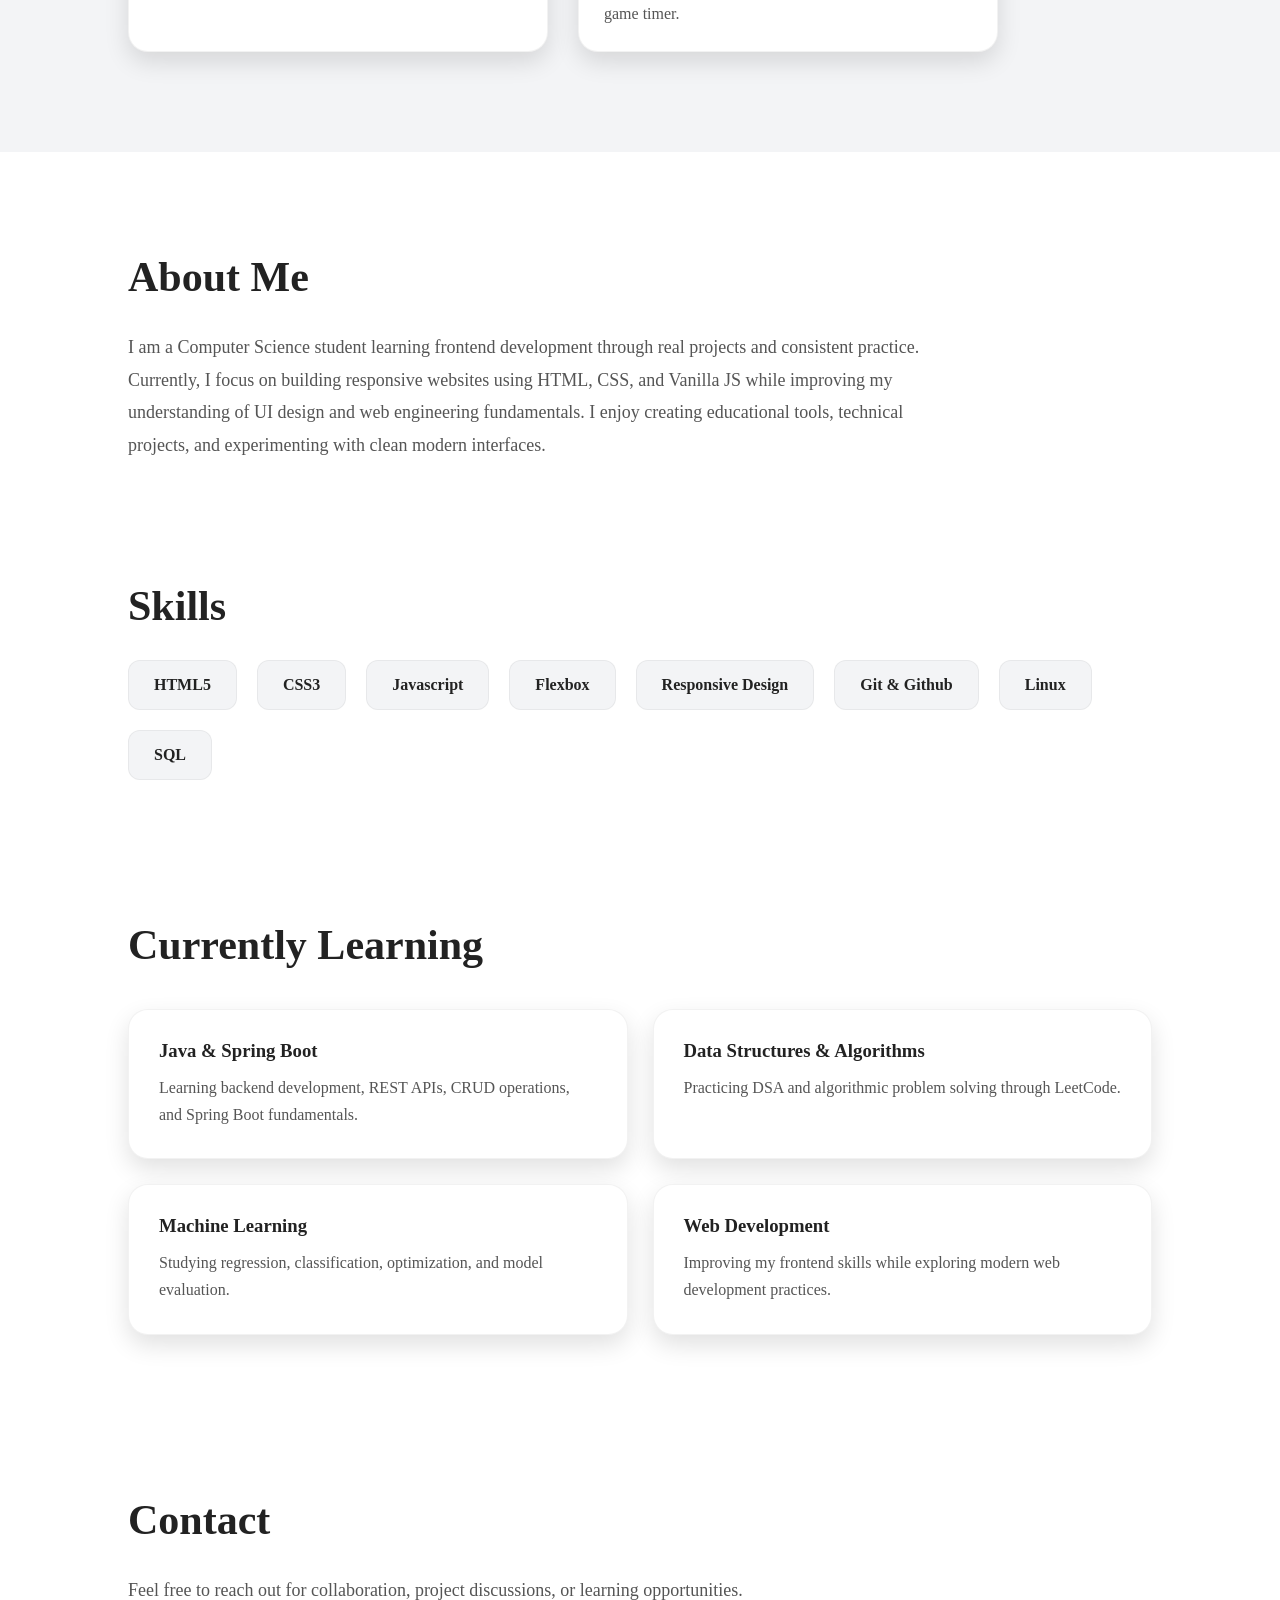
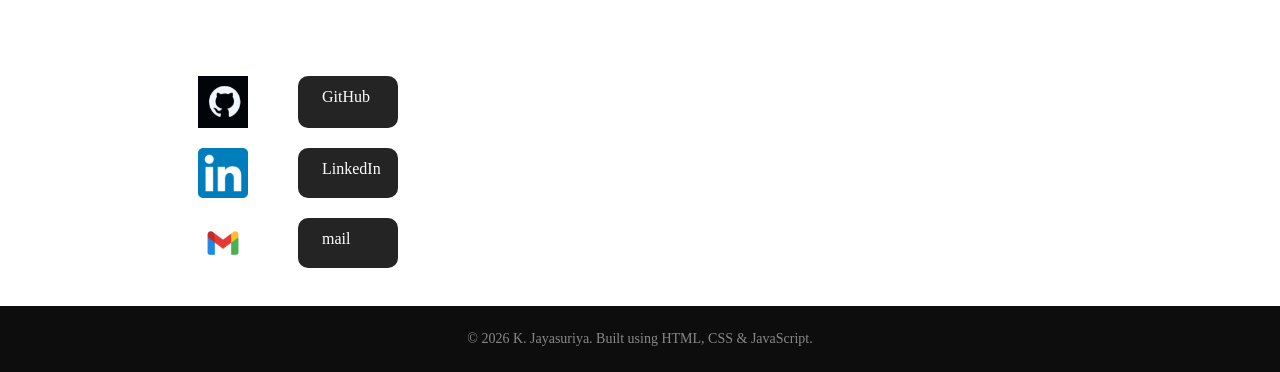
==== commit 17ce8561: "Improve Portfolio design and responsiveness" ====
--- a/index.html
+++ b/index.html
@@ -10,30 +10,56 @@
 </head>
 
 <body>
+    <nav>
+        <div class="brand">
+            <img src="assets/logo.png" class="logo">
+            <h1>CodeSmasher</h1>
+        </div>
+        <ul>
+            <li><a href="#projects">Projects</a></li>
+            <li><a href="#about">About</a></li>
+            <li><a href="#learning">Learning</a></li>
+            <li><a href="#contact">Contact</a></li>
+        </ul>
+        <button id="theme-toggle" class="theme-btn">
+            🌙 Dark Mode
+        </button>
+    </nav>
     <div class="hero">
-        <nav>
-            <div class="brand">
-                <img src="assets/logo.png" class="logo">
-                <h1>CodeSmasher</h1>
-            </div>
-            <ul>
-                <li><a href="#projects">Projects</a></li>
-                <li><a href="#about">About</a></li>
-                <li><a href="#blog">Blog</a></li>
-                <li><a href="#contact">Contact</a></li>
-            </ul>
-            <button id="theme-toggle" class="theme-btn">
-                🌙 Dark Mode
-            </button>
-        </nav>
         <div class="content">
             <h1>Build. Learn. Evolve.</h1>
+
             <p>
-                Frontend development learner building educational tools,
-                technical blogs, and interactive web projects.
+                I build interactive web experiences, practical software
+                projects, and developer-focused tools while continuously
+                improving my skills.
             </p>
+
             <div class="hero-buttons">
-                <a href="projects.html" class="project-btn">View Projects</a>
+                <a href="#projects" class="project-btn">
+                    View Projects
+                </a>
+
+                <a href="https://github.com/KJayasuriya" class="github-btn" target="_blank">
+                    GitHub
+                </a>
+            </div>
+        </div>
+
+        <div class="hero-focus">
+            <div class="focus-card">
+                <h3>Frontend</h3>
+                <p>HTML · CSS · JavaScript</p>
+            </div>
+
+            <div class="focus-card">
+                <h3>Currently Learning</h3>
+                <p>Spring Boot · REST APIs . Servlets</p>
+            </div>
+
+            <div class="focus-card">
+                <h3>Problem Solving</h3>
+                <p>DSA · Algorithms · LeetCode</p>
             </div>
         </div>
     </div>
@@ -56,15 +82,21 @@
                     and UI implementation.
                 </p>
             </a>
-            <div class="project-card upcoming">
-                <h3>AI Study Notes App</h3>
+            <a class="project-card" href="https://github.com/KJayasuriya/noteX" target="_blank">
+                <h3>noteX</h3>
                 <p>
-                    AI-assisted study platform for note
-                    summarization, concept search,
-                    quiz generation and LaTeX rendering.
-                    (In progress).
+                    Simple Notes Taking Web application where user can
+                    Add, Edit, Search and Delete notes.
                 </p>
-            </div>
+            </a>
+            <a class="project-card" href="https://github.com/KJayasuriya/memory-game" target="_blank">
+                <h3>Memory Game</h3>
+                <p>
+                    Interactive 4×4 memory card game built with vanilla HTML, CSS, and JavaScript. Features randomized
+                    cards, CSS 3D flip animations, match detection, score tracking, image preloading, responsive layout,
+                    and a 60-second game timer.
+                </p>
+            </a>
         </div>
     </section>
 
@@ -96,7 +128,45 @@
             <div class="skill-card">SQL</div>
         </div>
     </section>
+    <section class="learning" id="learning">
+        <h2>Currently Learning</h2>
 
+        <div class="learning-container">
+
+            <div class="learning-card">
+                <h3>Java & Spring Boot</h3>
+                <p>
+                    Learning backend development, REST APIs,
+                    CRUD operations, and Spring Boot fundamentals.
+                </p>
+            </div>
+
+            <div class="learning-card">
+                <h3>Data Structures & Algorithms</h3>
+                <p>
+                    Practicing DSA and algorithmic problem solving
+                    through LeetCode.
+                </p>
+            </div>
+
+            <div class="learning-card">
+                <h3>Machine Learning</h3>
+                <p>
+                    Studying regression, classification,
+                    optimization, and model evaluation.
+                </p>
+            </div>
+
+            <div class="learning-card">
+                <h3>Web Development</h3>
+                <p>
+                    Improving my frontend skills while exploring
+                    modern web development practices.
+                </p>
+            </div>
+
+        </div>
+    </section>
     <section id="contact" class="contact">
         <h2>Contact</h2>
         <p>
@@ -107,15 +177,15 @@
             <img src="assets/github-logo.png" style="width: 50px;" class="contact-card">
             <a href="https://github.com/KJayasuriya" class="contact-card">GitHub</a>
             <img src="assets/linkedin-logo.png" style="width: 50px;" class="contact-card">
-            <a href="#" class="contact-card">LinkedIn</a>
+            <a href="https://www.linkedin.com/in/jayasuriya-kumar-1880a632a/" class="contact-card">LinkedIn</a>
             <img src="assets/gmail-logo.png" style="width: 50px;" class="contact-card">
-            <a href="mailto:jayasuriya240061@gmail.com" class="contact-card">mail</a>
+            <a href="mailto:vkjs2006@gmail.com" class="contact-card">mail</a>
         </div>
     </section>
 
 
     <footer>
-        <p>© 2026 CodeSmasher. Built using HTML, CSS & JavaScript.</p>
+        <p>© 2026 K. Jayasuriya. Built using HTML, CSS & JavaScript.</p>
     </footer>
     <script src='js/main.js'></script>
 
--- a/css/style.css
+++ b/css/style.css
@@ -89,14 +89,16 @@
     display: flex;
     align-items: center;
     justify-content: space-between;
-    padding: 20px 60px;
+    flex-wrap: wrap;
+    gap: 20px;
+    box-shadow: 0px 4px 1px rgba(0, 0, 0, .16);
 }
 
 /* =========================   BRAND========================= */
 .brand {
     display: flex;
     align-items: center;
-    gap: 5px;
+    /* gap: 5px; */
 }
 
 .logo {
@@ -193,6 +195,67 @@
     border-top-right-radius: var(--radius-pill);
 }
 
+.github-btn {
+    display: inline-block;
+    padding: 14px 40px;
+    border-radius: var(--radius-pill);
+    text-decoration: none;
+
+    color: var(--text-primary);
+    background: var(--bg-card);
+
+    border: 1px solid var(--border-light);
+    box-shadow: var(--shadow-soft);
+
+    transition: var(--transition-fast);
+}
+
+.github-btn:hover {
+    transform: translateY(-3px);
+    background: #24292f;
+    color: white;
+}
+
+.hero-focus {
+    display: flex;
+    gap: 20px;
+    margin-top: 50px;
+}
+
+.focus-card {
+    padding: 20px 25px;
+    min-width: 200px;
+
+    background: rgba(255, 255, 255, 0.65);
+    border: 1px solid var(--border-light);
+    border-radius: var(--radius-medium);
+
+    box-shadow: var(--shadow-soft);
+
+    transition: var(--transition-fast);
+}
+
+.dark-mode .focus-card {
+    background: rgba(36, 36, 36, 0.65);
+    border: 1px solid var(--border-light);
+    box-shadow: var(--shadow-soft);
+}
+
+.focus-card:hover {
+    transform: translateY(-5px);
+    box-shadow: var(--shadow-hover);
+}
+
+.focus-card h3 {
+    margin-bottom: 8px;
+    color: var(--text-primary);
+}
+
+.focus-card p {
+    margin: 0;
+    color: var(--text-secondary);
+}
+
 /* =========================   COMMON SECTION========================= */
 .section {
     padding: 80px 10%;
@@ -228,6 +291,10 @@
     width: 420px;
     min-height: 180px;
     transition: var(--transition-fast);
+    text-decoration: none;
+    cursor: pointer;
+
+    border-top: 4px solid var(--accent-pink);
 }
 
 .project-card h3 {
@@ -247,15 +314,6 @@
 
 .dark-mode .project-card:hover {
     box-shadow: var(--shadow-glow);
-}
-
-.project-card {
-    text-decoration: none;
-    cursor: pointer;
-}
-
-.project-card {
-    border-top: 4px solid var(--accent-pink);
 }
 
 /* =========================   ABOUT SECTION========================= */
@@ -293,6 +351,47 @@
 
 .dark-mode .skill-card {
     box-shadow: 0 10px 25px rgba(223, 72, 129, .25);
+}
+
+.learning {
+    padding: 100px 10%;
+    background: var(--bg-main);
+}
+
+.learning h2 {
+    font-size: 42px;
+    color: var(--text-primary);
+    margin-bottom: 40px;
+}
+
+.learning-container {
+    display: grid;
+    grid-template-columns: repeat(2, minmax(0, 1fr));
+    gap: 25px;
+}
+
+.learning-card {
+    padding: 30px;
+    background: var(--bg-card);
+    border: 1px solid var(--border-light);
+    border-radius: var(--radius-large);
+    box-shadow: var(--shadow-soft);
+    transition: var(--transition-fast);
+}
+
+.learning-card h3 {
+    color: var(--text-primary);
+    margin-bottom: 12px;
+}
+
+.learning-card p {
+    color: var(--text-secondary);
+    line-height: 1.7;
+}
+
+.learning-card:hover {
+    transform: translateY(-6px);
+    box-shadow: var(--shadow-hover);
 }
 
 /* =========================   ABOUT & CONTACT TEXT========================= */
@@ -346,23 +445,50 @@
 /* =========================   SECTION DIVIDERS========================= */
 .about,
 .skills,
-.contact {
+.contact,
+.learning {
     border-top: 1px solid rgba(255, 255, 255, 0.05);
 }
 
-/* =========================   MOBILE RESPONSIVE========================= */
-@media(max-width:768px) {
+
+@media (max-width: 750px) {
+
+    .learning-container {
+        grid-template-columns: 1fr;
+    }
+
+    body {
+        overflow-x: hidden;
+    }
+
     nav {
         flex-direction: column;
         gap: 20px;
     }
 
+    .logo {
+        width: 140px;
+    }
+
+    .brand h1 {
+        font-size: clamp(1.8rem, 8vw, 2.5rem);
+    }
+
+    .hero-focus {
+        flex-direction: column;
+    }
+
+    .focus-card {
+        width: 100%;
+    }
+
     .content {
         max-width: 100%;
+        margin-top: 50px;
     }
 
     .content h1 {
-        font-size: 48px;
+        font-size: clamp(2.2rem, 10vw, 3.5rem);
     }
 
     .project-container {
@@ -379,7 +505,4 @@
         justify-content: center;
     }
 
-    .contact-links {
-        flex-direction: column;
-    }
 }
